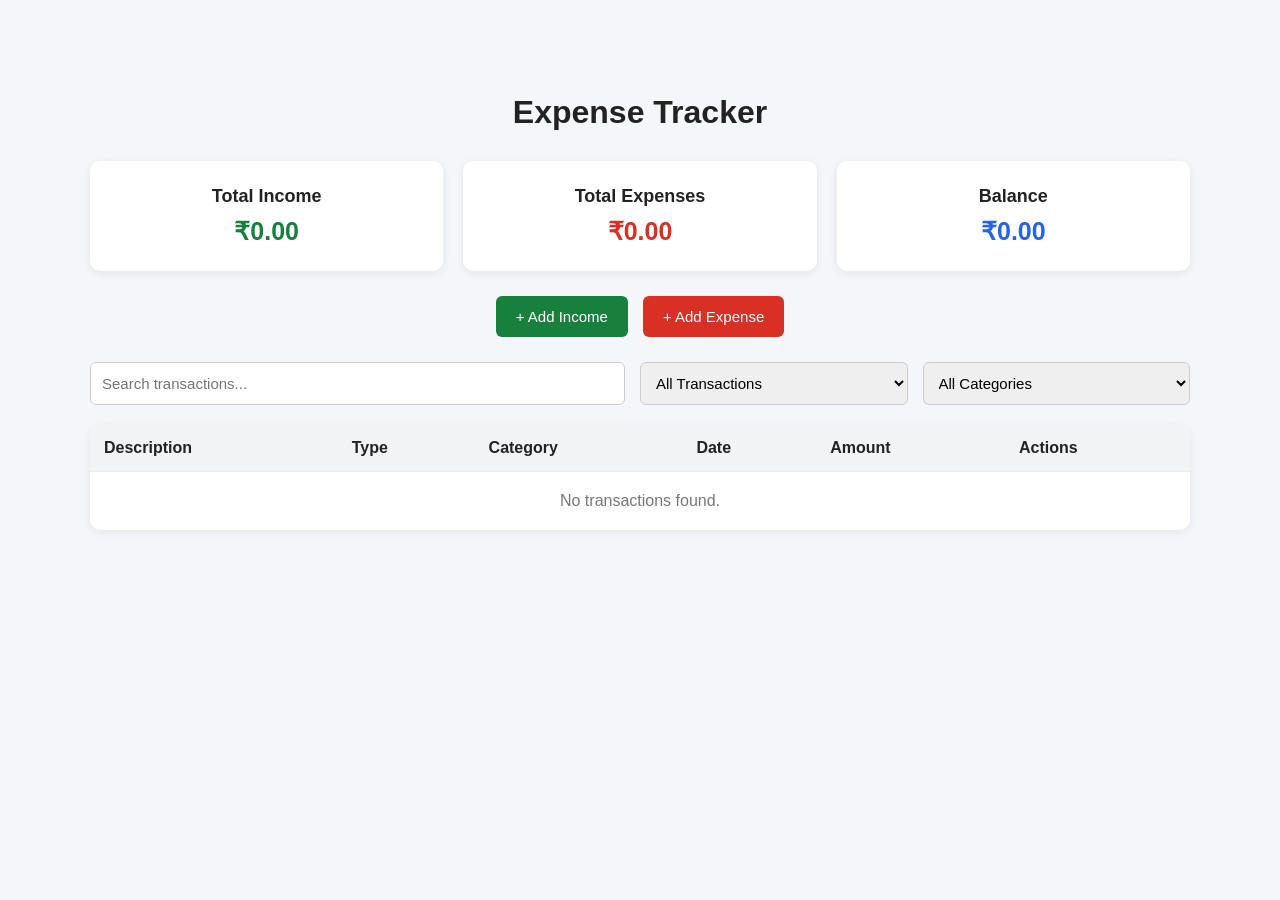
==== index.html @ 2cd55960 "Initial commit" ====
<!DOCTYPE html>
<html lang="en">
<head>
    <meta charset="UTF-8">
    <meta name="viewport" content="width=device-width, initial-scale=1.0">
    <link rel="stylesheet" href="style.css">
    <title>Expense Tracker</title>
</head>
<body>
    <div class="container">
        <h1>Expense Tracker</h1>
        <div class="summary">
            <div class="summary-card income-card">
                <h3>Total Income</h3>
                <p id="total_income">Rs. 0.00</p>
            </div>
            <div class="summary-card expense-card">
                <h3>Total Expenses</h3>
                <p id="total_expense">Rs. 0.00</p>
            </div>
            <div class="summary-card balance-card">
                <h3>Balance</h3>
                <p id="balance">Rs. 0.00</p>
            </div>
        </div>


        <!-- Add Transaction Buttons -->
        <div class="transaction-buttons">
            <button id="add_income" class="income-btn">
                + Add Income
            </button>
            <button id="add_expense" class="expense-btn">
                + Add Expense
            </button>
        </div>

        <div id="form_container" class="form-container hidden">
            <h2 id="form_title">Add Transaction</h2>
            <form id="form">
                <label for="desc">Description</label>
                <input type="text" id="desc" placeholder="Enter description" required>
                <label for="category">Category</label>
                <select id="category" required>
                    <option value="">Select Category</option>
                </select>
                <label for="date">Date</label>
                <input type="date" id="date" required>
                <label for="amount">Amount</label>
                <input type="number" id="amount" placeholder="Enter amount" min="0" step="0.01" required>
                <div class="form-buttons">
                    <button type="submit" id="add_transaction">Add Transaction</button>
                    <button type="button" id="cancel_button">Cancel</button>
                </div>
            </form>
        </div>

        <!-- Filters -->
        <div class="filters">
            <input type="text" id="search" placeholder="Search transactions...">
            <select id="type_filter">
                <option value="all">All Transactions</option>
                <option value="income">Income</option>
                <option value="expense">Expense</option>
            </select>
            <select id="category_filter">
                <option value="all">All Categories</option>
            </select>
        </div>
        <!-- Transaction Table -->
        <div class="table-container">
            <table>
                <thead>
                    <tr>
                        <th>Description</th>
                        <th>Type</th>
                        <th>Category</th>
                        <th>Date</th>
                        <th>Amount</th>
                        <th>Actions</th>
                    </tr>
                </thead>
                <tbody id="display_data">
                </tbody>
            </table>
            <p id="no_transactions" class="no-transactions"> No transactions found.</p>
        </div>
    </div>

    <script src="script.js"></script>

</body>
</html>
---- style.css ----
* {
    margin: 0;
    padding: 0;
    box-sizing: border-box;
}

body {
    font-family: Arial, sans-serif;
    background: #f5f6fa;
    color: #222;
    padding: 30px 15px;
    margin: 5%;
}

.container {
    max-width: 1100px;
    margin: auto;
}

h1 {
    text-align: center;
    margin-bottom: 30px;
}


/* Summary */

.summary {
    display: grid;
    grid-template-columns: repeat(3, 1fr);
    gap: 20px;
    margin-bottom: 25px;
}

.summary-card {
    background: white;
    padding: 25px;
    border-radius: 10px;
    box-shadow: 0 2px 8px rgba(0, 0, 0, 0.08);
    text-align: center;
}

.summary-card h3 {
    margin-bottom: 10px;
    font-size: 18px;
}

.summary-card p {
    font-size: 25px;
    font-weight: bold;
}

.income-card p {
    color: #16803c;
}

.expense-card p {
    color: #d93025;
}

.balance-card p {
    color: #2563eb;
}


/* Buttons */

.transaction-buttons {
    display: flex;
    justify-content: center;
    gap: 15px;
    margin-bottom: 25px;
}

.transaction-buttons button,
.form-buttons button {
    border: none;
    padding: 12px 20px;
    border-radius: 6px;
    cursor: pointer;
    font-size: 15px;
}

.income-btn {
    background: #16803c;
    color: white;
}

.expense-btn {
    background: #d93025;
    color: white;
}


/* Form */

.form-container {
    background: white;
    padding: 25px;
    border-radius: 10px;
    margin-bottom: 25px;
    box-shadow: 0 2px 8px rgba(0, 0, 0, 0.08);
}

.form-container h2 {
    margin-bottom: 20px;
}

form {
    display: grid;
    gap: 8px;
}

form label {
    font-weight: bold;
    margin-top: 5px;
}

form input,
form select,
.filters input,
.filters select {
    width: 100%;
    padding: 11px;
    border: 1px solid #ccc;
    border-radius: 6px;
    font-size: 15px;
}

.form-buttons {
    display: flex;
    gap: 10px;
    margin-top: 15px;
}

#add_transaction {
    background: #2563eb;
    color: white;
}

#cancel_button {
    background: #777;
    color: white;
}

.hidden {
    display: none;
}


/* Filters */

.filters {
    display: grid;
    grid-template-columns: 2fr 1fr 1fr;
    gap: 15px;
    margin-bottom: 20px;
}


/* Table */

.table-container {
    background: white;
    border-radius: 10px;
    overflow-x: auto;
    box-shadow: 0 2px 8px rgba(0, 0, 0, 0.08);
}

table {
    width: 100%;
    border-collapse: collapse;
}

th,
td {
    padding: 14px;
    text-align: left;
    border-bottom: 1px solid #eee;
}

th {
    background: #f1f3f5;
}

.income-text {
    color: #16803c;
    font-weight: bold;
}

.expense-text {
    color: #d93025;
    font-weight: bold;
}

.edit-btn,
.delete-btn {
    border: none;
    padding: 7px 10px;
    border-radius: 5px;
    cursor: pointer;
    margin-right: 5px;
}

.edit-btn {
    background: #2563eb;
    color: white;
}

.delete-btn {
    background: #d93025;
    color: white;
}

.no-transactions {
    text-align: center;
    padding: 20px;
    color: #777;
}


/* Mobile */

@media (max-width: 768px) {

    body {
        padding: 20px 10px;
    }

    .summary {
        grid-template-columns: 1fr;
    }

    .transaction-buttons {
        flex-direction: column;
    }

    .transaction-buttons button {
        width: 100%;
    }

    .filters {
        grid-template-columns: 1fr;
    }

    th,
    td {
        padding: 10px;
        font-size: 14px;
    }

}
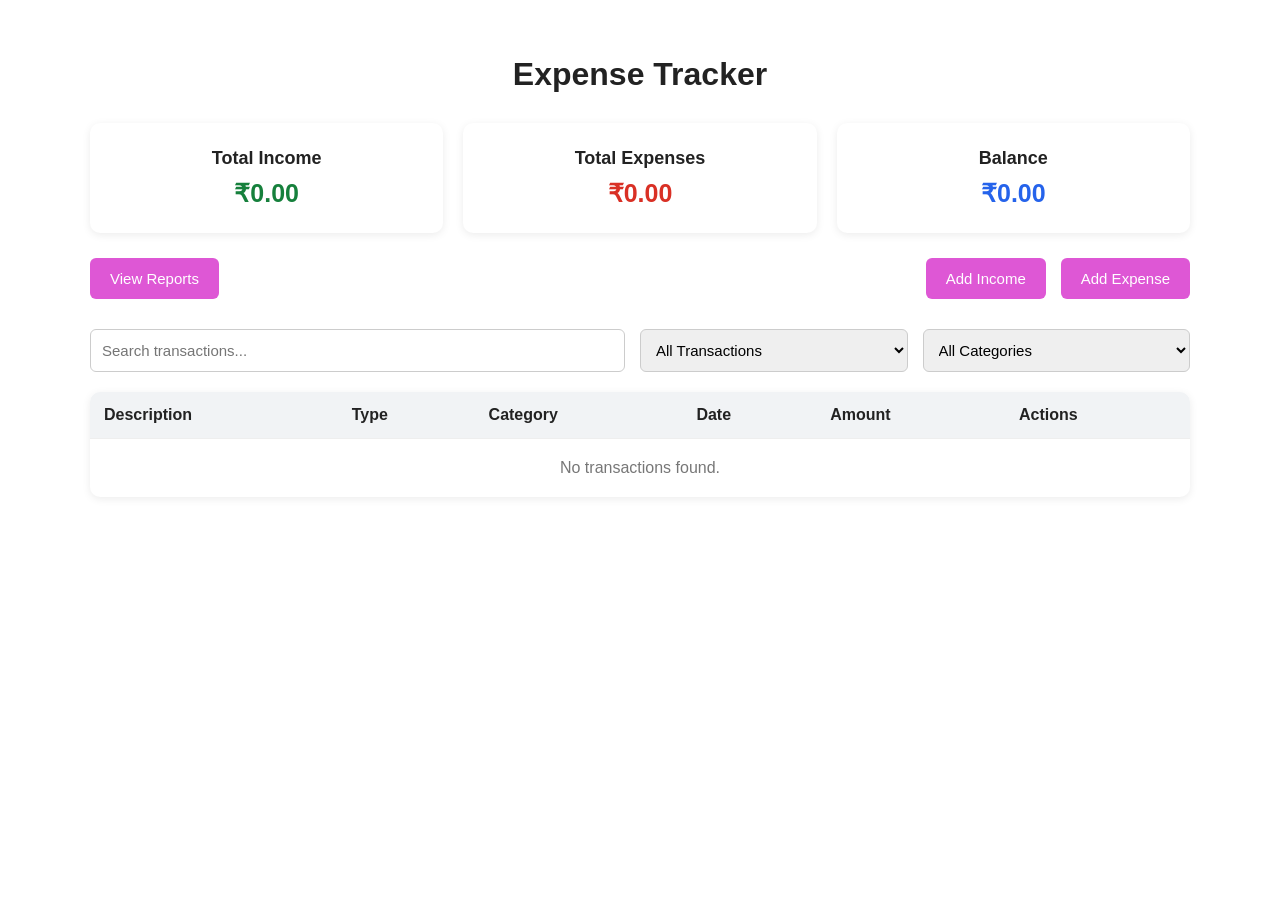
==== commit d78fa2d5: "Update UI and added reports.html file" ====
--- a/index.html
+++ b/index.html
@@ -23,16 +23,12 @@
                 <p id="balance">Rs. 0.00</p>
             </div>
         </div>
-
-
-        <!-- Add Transaction Buttons -->
+        <div class="button-container">
+      <button class="view-report-btn" onclick="location.href='reports.html'">View Reports</button>
         <div class="transaction-buttons">
-            <button id="add_income" class="income-btn">
-                + Add Income
-            </button>
-            <button id="add_expense" class="expense-btn">
-                + Add Expense
-            </button>
+            <button id="add_income" class="income-btn">Add Income</button>
+            <button id="add_expense" class="expense-btn">Add Expense</button>
+        </div>
         </div>
 
         <div id="form_container" class="form-container hidden">
@@ -86,8 +82,7 @@
             <p id="no_transactions" class="no-transactions"> No transactions found.</p>
         </div>
     </div>
-
+    
     <script src="script.js"></script>
-
 </body>
 </html>
--- a/style.css
+++ b/style.css
@@ -6,10 +6,10 @@
 
 body {
     font-family: Arial, sans-serif;
-    background: #f5f6fa;
+    background: white;
     color: #222;
     padding: 30px 15px;
-    margin: 5%;
+    margin: 2% 5%;
 }
 
 .container {
@@ -24,14 +24,12 @@
 
 
 /* Summary */
-
 .summary {
     display: grid;
     grid-template-columns: repeat(3, 1fr);
     gap: 20px;
     margin-bottom: 25px;
 }
-
 .summary-card {
     background: white;
     padding: 25px;
@@ -39,21 +37,17 @@
     box-shadow: 0 2px 8px rgba(0, 0, 0, 0.08);
     text-align: center;
 }
-
 .summary-card h3 {
     margin-bottom: 10px;
     font-size: 18px;
 }
-
 .summary-card p {
     font-size: 25px;
     font-weight: bold;
 }
-
 .income-card p {
     color: #16803c;
 }
-
 .expense-card p {
     color: #d93025;
 }
@@ -64,36 +58,30 @@
 
 
 /* Buttons */
-
+.button-container{
+    display: flex;
+    justify-content: space-between;
+    margin-bottom: 30px;
+}
+.view-report-btn{
+    justify-content: left;
+}
 .transaction-buttons {
     display: flex;
-    justify-content: center;
     gap: 15px;
-    margin-bottom: 25px;
-}
-
-.transaction-buttons button,
-.form-buttons button {
+}
+.transaction-buttons button, .form-buttons button,.view-report-btn{
     border: none;
     padding: 12px 20px;
     border-radius: 6px;
     cursor: pointer;
     font-size: 15px;
 }
-
-.income-btn {
-    background: #16803c;
-    color: white;
-}
-
-.expense-btn {
-    background: #d93025;
-    color: white;
-}
-
-
+.income-btn, .expense-btn, .view-report-btn{
+    background: #de57d5;
+    color: white;
+}
 /* Form */
-
 .form-container {
     background: white;
     padding: 25px;
@@ -101,55 +89,43 @@
     margin-bottom: 25px;
     box-shadow: 0 2px 8px rgba(0, 0, 0, 0.08);
 }
-
 .form-container h2 {
     margin-bottom: 20px;
 }
-
 form {
     display: grid;
     gap: 8px;
 }
-
 form label {
     font-weight: bold;
     margin-top: 5px;
 }
 
-form input,
-form select,
-.filters input,
-.filters select {
+form input, form select, .filters input, .filters select {
     width: 100%;
     padding: 11px;
     border: 1px solid #ccc;
     border-radius: 6px;
     font-size: 15px;
 }
-
 .form-buttons {
     display: flex;
     gap: 10px;
     margin-top: 15px;
 }
-
 #add_transaction {
     background: #2563eb;
     color: white;
 }
-
 #cancel_button {
     background: #777;
     color: white;
 }
-
 .hidden {
     display: none;
 }
 
-
 /* Filters */
-
 .filters {
     display: grid;
     grid-template-columns: 2fr 1fr 1fr;
@@ -157,96 +133,185 @@
     margin-bottom: 20px;
 }
 
-
 /* Table */
-
 .table-container {
     background: white;
     border-radius: 10px;
     overflow-x: auto;
     box-shadow: 0 2px 8px rgba(0, 0, 0, 0.08);
 }
-
 table {
     width: 100%;
     border-collapse: collapse;
 }
-
-th,
-td {
+th,td {
     padding: 14px;
     text-align: left;
     border-bottom: 1px solid #eee;
 }
-
 th {
     background: #f1f3f5;
 }
-
 .income-text {
     color: #16803c;
     font-weight: bold;
 }
-
 .expense-text {
     color: #d93025;
     font-weight: bold;
 }
-
-.edit-btn,
-.delete-btn {
+.edit-btn, .delete-btn {
     border: none;
-    padding: 7px 10px;
+    padding: 5px 10px;
     border-radius: 5px;
     cursor: pointer;
     margin-right: 5px;
-}
-
+    margin-bottom: 2px;
+    height: fit-content;
+}
 .edit-btn {
     background: #2563eb;
     color: white;
 }
-
 .delete-btn {
     background: #d93025;
     color: white;
 }
-
 .no-transactions {
     text-align: center;
     padding: 20px;
     color: #777;
 }
-
+/*Monthly expense page*/
+.monthly-expenses, .expense-chart {
+    margin-top: 30px;
+    padding: 25px;
+    background: #fff;
+    border-radius: 12px;
+    box-shadow: 0 4px 15px rgba(0, 0, 0, 0.08);
+}
+.monthly-expenses h2, .expense-chart h2 {
+    margin-bottom: 20px;
+}
+.month-selector {
+    display: flex;
+    align-items: center;
+    gap: 15px;
+    margin-bottom: 20px;
+}
+.month-selector input {
+    padding: 8px;
+    border: 1px solid #ddd;
+    border-radius: 6px;
+}
+.monthly-total {
+    display: flex;
+    justify-content: space-between;
+    padding: 15px;
+    background: #f5f5f5;
+    border-radius: 8px;
+    margin-bottom: 20px;
+}
+.monthly-total strong {
+    font-size: 20px;
+}
+.month-record {
+    display: flex;
+    justify-content: space-between;
+    align-items: center;
+    padding: 14px 0;
+    border-bottom: 1px solid #eee;
+}
+.record-info {
+    display: flex;
+    flex-direction: column;
+    gap: 4px;
+}
+.record-description {
+    font-weight: 600;
+}
+.record-category, .record-date {
+    font-size: 13px;
+    color: #777;
+}
+.record-amount {
+    font-weight: 600;
+}
+
+/* Chart */
+.chart-container {
+    height: 300px;
+    display: flex;
+    align-items: flex-end;
+    gap: 20px;
+    padding: 20px;
+    border-bottom: 2px solid #ddd;
+    overflow-x: auto;
+}
+.chart-item {
+    min-width: 65px;
+    height: 100%;
+    display: flex;
+    flex-direction: column;
+    justify-content: flex-end;
+    align-items: center;
+    gap: 8px;
+}
+.bar {
+    width: 35px;
+    height: 200px;
+    display: flex;
+    align-items: flex-end;
+}
+.bar-fill {
+    width: 100%;
+    background: green;
+    border-radius: 6px 6px 0 0;
+}
+.chart-amount {
+    font-size: 12px;
+    font-weight: 600;
+}
+.chart-category {
+    font-size: 12px;
+    text-align: center;
+}
+.back-button {
+    margin: 20px;
+    padding: 8px 15px;
+    border: none;
+    border-radius: 6px;
+    background: rgb(226, 86, 202);
+    color: white;
+    cursor: pointer;
+}
 
 /* Mobile */
-
 @media (max-width: 768px) {
 
     body {
         padding: 20px 10px;
     }
-
     .summary {
         grid-template-columns: 1fr;
     }
-
     .transaction-buttons {
         flex-direction: column;
     }
-
     .transaction-buttons button {
         width: 100%;
     }
-
+    .view-report-btn{
+        height: 50px;
+    }
+    .form-buttons{
+        gap: 2px;
+    }
     .filters {
         grid-template-columns: 1fr;
     }
-
-    th,
-    td {
+    th, td {
         padding: 10px;
         font-size: 14px;
     }
-
 }
